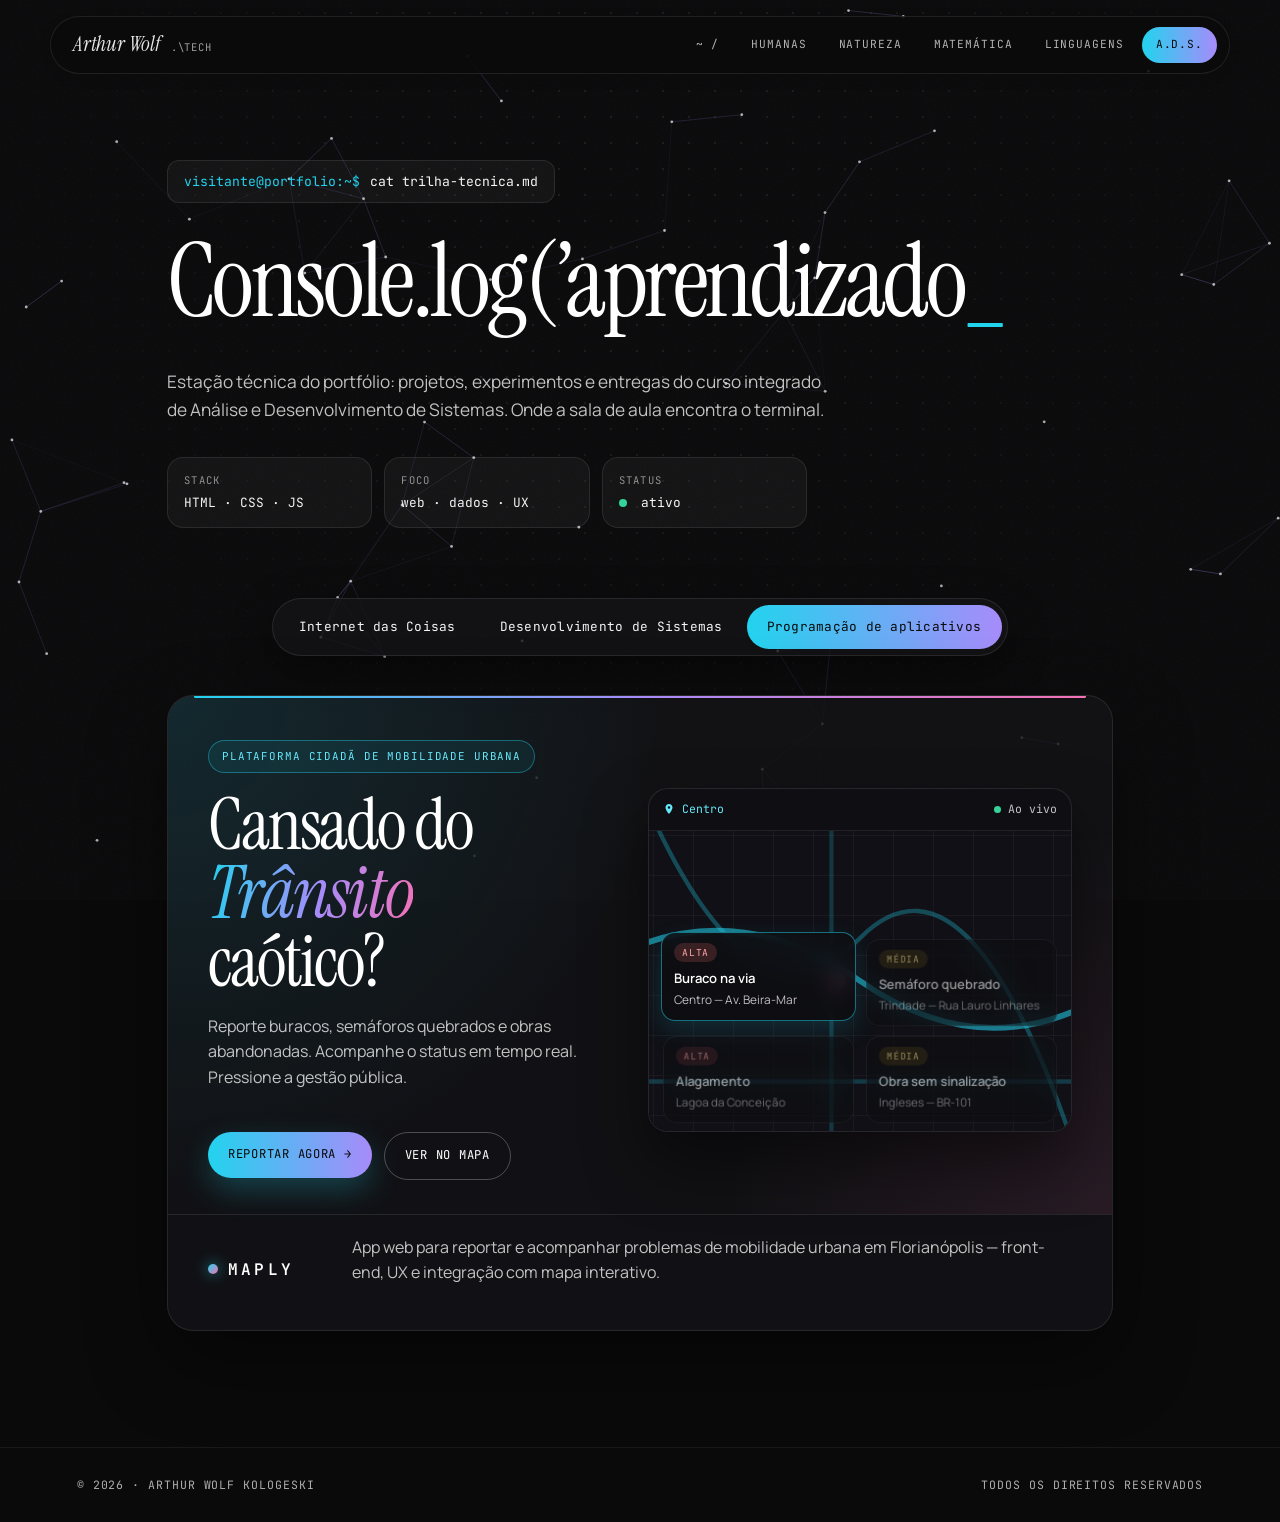
==== ads.html @ 04976971 "altera" ====
<!doctype html>
<html lang="pt-BR">
<head>
<meta charset="utf-8" />
<meta name="viewport" content="width=device-width,initial-scale=1" />
<script>document.documentElement.classList.add('is-entering');</script>
<title>Análise e Desenvolvimento de Sistemas — Portfólio</title>
<meta name="description" content="Trilha técnica em Análise e Desenvolvimento de Sistemas integrada ao 3º ano do Ensino Médio." />
<link rel="preconnect" href="https://fonts.googleapis.com">
<link rel="preconnect" href="https://fonts.gstatic.com" crossorigin>
<link href="https://fonts.googleapis.com/css2?family=Instrument+Serif:ital@0;1&family=Manrope:wght@300..800&family=JetBrains+Mono:wght@300..600&display=swap" rel="stylesheet">
<link rel="stylesheet" href="index.css" />
<link rel="stylesheet" href="ads.css" />
</head>
<body class="ads-dark" style="--accent:#22d3ee; --accent-2:#a78bfa;">
<div class="curtain" aria-hidden="true"><span></span><span></span><span></span><span></span><span></span><span></span></div>
<div class="scroll-progress" aria-hidden="true"></div>
<div class="cursor-glow" aria-hidden="true"></div>
<canvas id="particles"></canvas>
<div class="dot-grid" aria-hidden="true"></div>

<header class="site-header ads-header" id="header">
  <a href="index.html" class="brand"><span class="owner" style="font-family:inherit;opacity:.9">Arthur Wolf</span><span style="color: white;">.\Tech</span></a>
  <button class="nav-toggle" id="nav-toggle" aria-label="Menu">[ menu ]</button>
  <nav class="nav" id="nav">
    <a href="index.html">~ /</a>
    <a href="humanas.html">humanas</a>
    <a href="natureza.html">natureza</a>
    <a href="matematica.html">matemática</a>
    <a href="linguagens.html">linguagens</a>
    <a href="ads.html" class="active">A.D.S.</a>
  </nav>
</header>

<main>
  <section class="ads-hero">
    <div class="terminal-line reveal">
      <span class="prompt">visitante@portfolio:~$</span>
      <span class="cmd">cat trilha-tecnica.md</span>
    </div>
    <h1 class="reveal"><span id="typed"></span><span class="caret">_</span></h1>
    <p class="lead reveal">Estação técnica do portfólio: projetos, experimentos e entregas do curso integrado de Análise e Desenvolvimento de Sistemas. Onde a sala de aula encontra o terminal.</p>
    <div class="meta-grid reveal">
      <div><span>stack</span>HTML · CSS · JS</div>
      <div><span>foco</span>web · dados · UX</div>
      <div><span>status</span><i class="dot"></i> ativo</div>
    </div>
  </section>

  <section class="area-filter reveal">
    <div class="area-buttons">
      <button type="button" class="area-tab" data-area="iot">Internet das Coisas</button>
      <button type="button" class="area-tab" data-area="banco">Desenvolvimento de Sistemas</button>
      <button type="button" class="area-tab active" data-area="desenvolvimento">Programação de aplicativos</button>
    </div>
  </section>

  <div class="ads-workspace">

    <!-- IoT -->
    <section class="area-section" data-area="iot">
      <article class="activity activity--gallery reveal">
        <div class="content content--head">
          <div class="head"><span>01 / IoT</span><span class="tag">Lógica de Automação</span></div>
        </div>
        <div class="image gallery">
          <iframe class="gallery-frame" src="https://drive.google.com/file/d/1YwrTkqh_ALGEEKD70u0AWpuFvCQdI6Oj/preview" title="Lógica de LEDs e Arduino — mídia da atividade" loading="lazy" allowfullscreen></iframe>
          <!-- Troque os data-src abaixo pelos seus links de incorporação -->
          <div class="gallery-nav">
            <button type="button" class="gallery-btn active" data-src="https://drive.google.com/file/d/1jrZH4iJ6QCGyTFjhdLrkhW_Etq1K5XgM/preview">01</button>
            <button type="button" class="gallery-btn" data-src="https://drive.google.com/file/d/1YwrTkqh_ALGEEKD70u0AWpuFvCQdI6Oj/preview">02</button>
          </div>
        </div>
        <div class="content">
          <h3>Lógica de LEDS e Arduino</h3>
          <p>Projeto de lógica e programação de leds e como funcionam seus comandos.</p>
          <div class="tags">
            <span class="tag">Arduino</span>
            <span class="tag">Sensores</span>
            <span class="tag">LED</span>
          </div>
          <button class="open-popup" aria-expanded="false">Habilidades</button>
          <div class="popup" role="dialog" aria-hidden="true">
            <div class="popup-body">
              <p>H01: Reconhecer especificações técnicas e paradigmas de IoT; <br>
H02: Integrar dispositivos para coleta automática de dados; <br>
H03: Integrar dispositivos de comunicação de dados.; <br>
H04: Reconhecer especificações de sensoriamento e
parametrização; <br>
H05: Integrar projeto orientado a sensoriamento e controle.</p>
              <button class="close-popup">Fechar</button>
            </div>
          </div>
        </div>
      </article>
    </section>

    <!-- PDA -->
    <section class="area-section" data-area="banco">
      <article class="activity reveal">
        <div class="content">
          <div class="head"><span>02 / Programação de aplicativos</span><span class="tag"><a href="https://github.com/sessentaeseis/RinhaSenai2026FullStack.git" target="_blank" rel="noopener noreferrer">Repositório</a></span></div>
          <h3>Rinha FullStack SENAI 2026</h3>
          <p>Competição de programação onde times de alunos implementam um gateway de pagamento fake completo (backend + frontend) e competem por performance e corretude.</p>
          <div class="tags">
            <span class="tag">SQLite</span>
            <span class="tag">Node.js</span>
            <span class="tag">Fastify</span>
          </div>
          <button class="open-popup" aria-expanded="false">Habilidades</button>
          <div class="popup" role="dialog" aria-hidden="true">
            <div class="popup-body">
              <p>H1- Reconhecer requisitos de qualidade, integridade, usabilidade e segurança da informação <br>
H4- Selecionar linguagem programação de acordo com os requisitos <br>
H6- Aplicar linguagem de programação por meio de apis, bibliotecas, frameworks na construção de rotinas
de software </p>
              <button class="close-popup">Fechar</button>
            </div>
          </div>
        </div>
      </article>
    </section>

    <!-- Desenvolvimento de Sistemas — MAPLY -->
    <section class="area-section active" data-area="desenvolvimento">
      <article class="activity activity--maply reveal">
        <div class="maply-preview">
          <div class="maply-preview__hero">
            <span class="maply-badge">Plataforma cidadã de mobilidade urbana</span>
            <h2 class="maply-headline">
              Cansado do<br>
              <em>Trânsito</em><br>
              caótico?
            </h2>
            <p class="maply-desc">Reporte buracos, semáforos quebrados e obras abandonadas. Acompanhe o status em tempo real. Pressione a gestão pública.</p>
            <div class="maply-actions">
              <a href="https://maply-kaka.onrender.com/" target="_blank"><span class="maply-btn maply-btn--primary">Reportar Agora →</span></a>
              <a href="https://maply-kaka.onrender.com/" target="_blank" rel="noopener"><span class="maply-btn maply-btn--ghost">Ver no Mapa</span></a>
            </div>
          </div>

          <div class="hero-map-demo">
            <div class="hero-map-frame">
              <div class="hero-map-chrome">
                <span class="hero-map-place">
                  <svg width="12" height="12" viewBox="0 0 24 24" fill="currentColor" aria-hidden="true"><path d="M12 2C8.13 2 5 5.13 5 9c0 5.25 7 13 7 13s7-7.75 7-13c0-3.87-3.13-7-7-7zm0 9.5a2.5 2.5 0 1 1 0-5 2.5 2.5 0 0 1 0 5z"/></svg>
                  <span id="hero-map-place">Centro</span>
                </span>
                <span class="hero-map-live">
                  <span class="hero-map-live-dot"></span>
                  Ao vivo
                </span>
              </div>

              <div class="hero-map-viewport">
                <div class="hero-map-surface" id="hero-map-surface">
                  <svg class="hero-map-roads" viewBox="0 0 400 300" preserveAspectRatio="xMidYMid slice">
                    <path d="M0 150 Q100 80 200 150 T400 140" fill="none" stroke="currentColor" stroke-width="4"/>
                    <path d="M40 0 Q120 200 200 120 T360 300" fill="none" stroke="currentColor" stroke-width="3" opacity=".55"/>
                    <path d="M0 220 H400" fill="none" stroke="currentColor" stroke-width="3" opacity=".4"/>
                    <path d="M180 0 V300" fill="none" stroke="currentColor" stroke-width="3" opacity=".35"/>
                  </svg>
                  <span class="hero-map-pin" id="hero-map-pin"></span>
                </div>

                <div class="hero-map-cards">
                  <article class="hero-map-card is-active" data-scene="0">
                    <span class="hero-map-card-sev alta">Alta</span>
                    <strong>Buraco na via</strong>
                    <span>Centro — Av. Beira-Mar</span>
                  </article>
                  <article class="hero-map-card" data-scene="1">
                    <span class="hero-map-card-sev media">Média</span>
                    <strong>Semáforo quebrado</strong>
                    <span>Trindade — Rua Lauro Linhares</span>
                  </article>
                  <article class="hero-map-card" data-scene="2">
                    <span class="hero-map-card-sev alta">Alta</span>
                    <strong>Alagamento</strong>
                    <span>Lagoa da Conceição</span>
                  </article>
                  <article class="hero-map-card" data-scene="3">
                    <span class="hero-map-card-sev media">Média</span>
                    <strong>Obra sem sinalização</strong>
                    <span>Ingleses — BR-101</span>
                  </article>
                </div>
              </div>
            </div>
          </div>
        </div>

        <div class="maply-card-footer">
          <div class="maply-logo"><span class="maply-dot"></span> MAPLY</div>
          <p class="maply-footer-desc">App web para reportar e acompanhar problemas de mobilidade urbana em Florianópolis — front-end, UX e integração com mapa interativo.</p>
            </div>
          </div>
        </div>
      </article>
    </section>

  </div>
</main>

<footer class="site-footer">
  <div>© 2026 · Arthur Wolf Kologeski</div>
  <div>Todos os direitos reservados</div>
</footer>

<script src="engine.js"></script>
<script src="field.js"></script>
<script src="ads.js"></script>
</body>
</html>
---- index.css ----
/* =====================================================================
   Portfólio · v2 "Atelier Editorial"
   Paleta original preservada: creme #f6f3ec · tinta #1a1a1a ·
   acentos por área (humanas, natureza, matemática, linguagens, A.D.S.)
   Tipografia: Instrument Serif (display) · Manrope (texto) · JetBrains Mono
   ===================================================================== */

/* ---------- 1. Design tokens ---------- */
:root {
  --bg: #f6f3ec;
  --bg-soft: #efeadd;
  --ink: #1a1a1a;
  --ink-soft: #3a3a3a;
  --muted: #6b6b6b;
  --line: rgba(20, 20, 20, 0.12);
  --glass: rgba(255, 255, 255, 0.55);
  --glass-strong: rgba(255, 255, 255, 0.78);
  --shadow-sm: 0 4px 16px rgba(20, 20, 20, 0.06);
  --shadow-md: 0 14px 40px rgba(20, 20, 20, 0.1);
  --shadow-lg: 0 28px 70px rgba(20, 20, 20, 0.18);
  --radius: 22px;

  --font-display: "Instrument Serif", "Times New Roman", serif;
  --font-body: "Manrope", system-ui, -apple-system, "Segoe UI", sans-serif;
  --font-mono: "JetBrains Mono", ui-monospace, SFMono-Regular, Menlo, monospace;

  --ease: cubic-bezier(0.2, 0.7, 0.1, 1);
  --ease-out-expo: cubic-bezier(0.16, 1, 0.3, 1);
  --ease-spring: cubic-bezier(0.34, 1.56, 0.64, 1);

  /* Paleta por área (idêntica à original) */
  --humanas-1: #c2410c;   --humanas-2: #f59e0b;
  --natureza-1: #047857;  --natureza-2: #84cc16;
  --matematica-1: #1d4ed8; --matematica-2: #06b6d4;
  --linguagens-1: #be185d; --linguagens-2: #f472b6;

  --accent: #c2410c;
  --accent-2: #f59e0b;
}

/* ---------- 2. Reset & base ---------- */
*, *::before, *::after { box-sizing: border-box; margin: 0; padding: 0; }
html { scroll-behavior: smooth; -webkit-text-size-adjust: 100%; }
body {
  font-family: var(--font-body);
  background: var(--bg);
  color: var(--ink);
  line-height: 1.6;
  overflow-x: hidden;
  -webkit-font-smoothing: antialiased;
  transition: background-color 0.6s var(--ease), color 0.6s var(--ease);
}
a { color: inherit; text-decoration: none; }
img { max-width: 100%; display: block; }
button { font: inherit; }

/* grão de papel sobre tudo */
body::before {
  content: "";
  position: fixed;
  inset: 0;
  pointer-events: none;
  z-index: 1;
  opacity: 0.05;
  background-image: url("data:image/svg+xml;utf8,<svg xmlns='http://www.w3.org/2000/svg' width='160' height='160'><filter id='n'><feTurbulence type='fractalNoise' baseFrequency='.9' numOctaves='2' stitchTiles='stitch'/></filter><rect width='100%' height='100%' filter='url(%23n)'/></svg>");
}

h1, h2, h3, h4 { font-family: var(--font-display); font-weight: 400; letter-spacing: -0.02em; line-height: 1.02; }
.mono, .label, .tag, code {
  font-family: var(--font-mono);
  font-size: 0.74rem;
  letter-spacing: 0.06em;
  text-transform: uppercase;
}

/* ---------- 3. Camadas globais: cortina, progresso, brilho do cursor ---------- */
.curtain {
  position: fixed;
  inset: 0;
  z-index: 999;
  display: grid;
  grid-template-columns: repeat(6, 1fr);
  pointer-events: none;
}
.curtain span {
  transform: scaleY(0);
  transform-origin: bottom;
  background: linear-gradient(180deg, var(--accent), var(--accent-2));
}
.curtain span:nth-child(2n) { background: var(--ink); }
.curtain span:nth-child(3n) { background: var(--accent-2); }

.scroll-progress {
  position: fixed;
  left: 0; top: 0;
  height: 2px;
  width: 100%;
  transform-origin: 0 50%;
  transform: scaleX(0);
  background: linear-gradient(90deg, var(--accent), var(--accent-2));
  z-index: 200;
}
.cursor-glow {
  position: fixed;
  left: 0; top: 0;
  width: 460px; height: 460px;
  margin: -230px 0 0 -230px;
  border-radius: 50%;
  background: radial-gradient(closest-side, color-mix(in srgb, var(--accent) 20%, transparent), transparent 70%);
  pointer-events: none;
  z-index: 0;
  will-change: transform;
  opacity: 0.9;
}

/* ---------- 4. Cabeçalho flutuante ---------- */
.site-header {
  position: fixed;
  top: 16px;
  left: 0; right: 0;
  margin: 0 auto;
  width: min(1180px, calc(100% - 32px));
  z-index: 100;
  display: flex;
  align-items: center;
  justify-content: space-between;
  gap: 16px;
  padding: 10px 12px 10px 22px;
  border-radius: 999px;
  background: var(--glass-strong);
  backdrop-filter: blur(20px) saturate(160%);
  -webkit-backdrop-filter: blur(20px) saturate(160%);
  border: 1px solid var(--line);
  box-shadow: var(--shadow-sm);
  transition: box-shadow 0.5s var(--ease), background-color 0.5s var(--ease), transform 0.6s var(--ease-out-expo);
  animation: headerIn 1.1s var(--ease-out-expo) both 0.15s;
}
.site-header.scrolled { box-shadow: var(--shadow-md); }
.site-header.scrolled .brand { font-size: 1.15rem; }

.brand {
  display: flex;
  align-items: baseline;
  gap: 10px;
  font-family: var(--font-display);
  font-style: italic;
  font-size: 1.32rem;
  letter-spacing: -0.01em;
  transition: font-size 0.4s var(--ease);
  white-space: nowrap;
}
.brand span:not(.owner) {
  font-family: var(--font-mono);
  font-style: normal;
  font-size: 0.66rem;
  opacity: 0.6;
  text-transform: uppercase;
  letter-spacing: 0.08em;
}

.nav { display: flex; gap: 4px; position: relative; }
.nav a {
  position: relative;
  z-index: 1;
  padding: 9px 14px;
  border-radius: 999px;
  font-family: var(--font-mono);
  font-size: 0.7rem;
  text-transform: uppercase;
  letter-spacing: 0.08em;
  opacity: 0.72;
  transition: opacity 0.25s, color 0.35s var(--ease);
}
.nav a::before {
  content: "";
  position: absolute;
  inset: 0;
  z-index: -1;
  border-radius: inherit;
  background: var(--ink);
  transform: scale(0.6);
  opacity: 0;
  transition: transform 0.5s var(--ease-spring), opacity 0.3s var(--ease);
}
.nav a:hover, .nav a.active { opacity: 1; color: var(--bg); }
.nav a:hover::before, .nav a.active::before { transform: scale(1); opacity: 1; }

.nav-toggle {
  display: none;
  background: none;
  border: 1px solid var(--line);
  border-radius: 999px;
  padding: 8px 14px;
  cursor: pointer;
  font-family: var(--font-mono);
  font-size: 0.72rem;
  color: var(--ink);
}

.theme-controls { display: flex; align-items: center; }
.theme-toggle {
  width: 40px; height: 40px;
  border-radius: 50%;
  border: 1px solid var(--line);
  background: var(--glass);
  color: var(--ink);
  display: grid;
  place-items: center;
  cursor: pointer;
  transition: transform 0.6s var(--ease-spring), border-color 0.3s;
}
.theme-toggle:hover { transform: rotate(22deg); border-color: var(--accent); }
.theme-toggle svg { width: 18px; height: 18px; transition: transform 0.6s var(--ease-spring); }
.theme-toggle .icon-sun { display: none; }
body.dark .theme-toggle .icon-sun { display: block; }
body.dark .theme-toggle .icon-moon { display: none; }
.theme-anim, .theme-anim * { transition: background-color 0.6s var(--ease), color 0.6s var(--ease), border-color 0.6s var(--ease) !important; }

/* ---------- 5. Main & utilitários ---------- */
main { padding-top: 120px; position: relative; z-index: 2; }
.container { max-width: 1240px; margin: 0 auto; padding: 0 6vw; }

/* ---------- 6. Hero (página inicial) ---------- */
.hero {
  position: relative;
  isolation: isolate;
  min-height: 92vh;
  display: flex;
  flex-direction: column;
  justify-content: center;
  padding: 40px 6vw 60px;
}
#globe-container {
  position: absolute;
  right: -14vw;
  top: 50%;
  transform: translateY(-50%);
  width: min(80vw, 820px);
  height: min(80vw, 820px);
  z-index: -1;
  pointer-events: none;
  opacity: 0;
  animation: fadeIn 2.2s var(--ease) 0.5s forwards;
}
#globe-container canvas { width: 100%; height: 100%; display: block; }

.eyebrow {
  display: inline-flex;
  align-items: center;
  gap: 10px;
  width: max-content;
  padding: 8px 15px;
  border: 1px solid var(--line);
  border-radius: 999px;
  background: var(--glass);
  font-family: var(--font-mono);
  font-size: 0.72rem;
  text-transform: uppercase;
  letter-spacing: 0.14em;
}
.eyebrow::before {
  content: "";
  width: 8px; height: 8px;
  border-radius: 50%;
  background: var(--accent);
  animation: pulse 2.4s infinite;
}

.hero h1 {
  font-size: clamp(3.6rem, 10vw, 9rem);
  line-height: 0.9;
  letter-spacing: -0.035em;
  margin: 30px 0 24px;
  max-width: 11ch;
}
.hero h1 em { font-style: italic; color: var(--accent); }
.lead {
  font-size: clamp(1rem, 1.35vw, 1.2rem);
  max-width: 54ch;
  color: var(--ink-soft);
}
.hero .meta { margin-top: 28px; }

/* split text (cada letra entra em cascata) */
.split-h { opacity: 1 !important; transform: none !important; filter: none !important; }
.w { display: inline-block; white-space: nowrap; }
.ch { display: inline-block; opacity: 0; transform: translateY(110%) rotate(6deg); }
.split-h.in .ch {
  animation: charIn 1.1s var(--ease-out-expo) both;
  animation-delay: calc(var(--i) * 34ms + 180ms);
}

/* faixa de disciplinas em marquee */
.marquee {
  overflow: hidden;
  margin-top: 10px;
  padding: 20px 0;
  border-block: 1px solid var(--line);
  mask-image: linear-gradient(90deg, transparent, #000 10%, #000 90%, transparent);
  -webkit-mask-image: linear-gradient(90deg, transparent, #000 10%, #000 90%, transparent);
}
.marquee-track {
  display: flex;
  width: max-content;
  animation: marquee 34s linear infinite;
  font-family: var(--font-display);
  font-style: italic;
  font-size: clamp(1.7rem, 3.2vw, 2.7rem);
  letter-spacing: -0.01em;
}
.marquee-track span {
  display: flex;
  align-items: center;
  gap: 48px;
  padding-right: 48px;
  white-space: nowrap;
}
.marquee-track span::after { content: "✳"; font-style: normal; color: var(--accent); font-size: 0.8em; }
.marquee:hover .marquee-track { animation-play-state: paused; }

/* ---------- 7. Áreas (bento) ---------- */
.areas { padding: 120px 0 40px; }
.areas-head {
  display: flex;
  justify-content: space-between;
  align-items: flex-end;
  flex-wrap: wrap;
  gap: 24px;
  margin-bottom: 48px;
}
.areas-head h2 { font-size: clamp(2.6rem, 5.5vw, 4.6rem); }
.areas-head h2 em { font-style: italic; color: var(--accent); }
.areas-head .mono { max-width: 300px; opacity: 0.6; }

.areas-grid {
  display: grid;
  grid-template-columns: repeat(6, 1fr);
  gap: 18px;
}
.area-card {
  position: relative;
  isolation: isolate;
  grid-column: span 3;
  min-height: 300px;
  padding: 26px;
  border-radius: 28px;
  overflow: hidden;
  color: #fff;
  background: var(--card-gradient, linear-gradient(135deg, #c2410c, #f59e0b));
  display: flex;
  flex-direction: column;
  justify-content: space-between;
  box-shadow: var(--shadow-sm);
  transition: transform 0.7s var(--ease-out-expo), box-shadow 0.7s var(--ease);
}
.area-card::before {
  content: "";
  position: absolute;
  inset: 0;
  z-index: -1;
  opacity: 0;
  background: radial-gradient(420px circle at var(--mx, 50%) var(--my, 50%), rgba(255, 255, 255, 0.38), transparent 60%);
  transition: opacity 0.5s var(--ease);
}
.area-card::after {
  content: attr(data-n);
  position: absolute;
  right: -6px;
  bottom: -28px;
  z-index: -1;
  font-family: var(--font-display);
  font-size: 11rem;
  line-height: 1;
  color: rgba(255, 255, 255, 0.12);
  transition: transform 1s var(--ease-out-expo);
}
.area-card:hover { transform: translateY(-6px); box-shadow: var(--shadow-lg); }
.area-card:hover::before { opacity: 1; }
.area-card:hover::after { transform: translateX(-10px) scale(1.06); }
.area-card .num {
  font-family: var(--font-mono);
  font-size: 0.72rem;
  letter-spacing: 0.14em;
  text-transform: uppercase;
  opacity: 0.88;
}
.area-card h3 { font-size: clamp(1.8rem, 2.8vw, 2.5rem); line-height: 1.02; margin: auto 0 12px; }
.area-card .disciplines { font-family: var(--font-mono); font-size: 0.74rem; opacity: 0.88; letter-spacing: 0.03em; }
.area-card .go {
  align-self: flex-start;
  margin-top: 20px;
  padding: 9px 16px;
  border: 1px solid rgba(255, 255, 255, 0.55);
  border-radius: 999px;
  font-family: var(--font-mono);
  font-size: 0.7rem;
  text-transform: uppercase;
  letter-spacing: 0.08em;
  transition: background-color 0.4s var(--ease), color 0.4s var(--ease), transform 0.5s var(--ease-spring);
}
.area-card:hover .go { background: #fff; color: #111; transform: translateX(4px); }

.area-card.featured {
  grid-column: span 6;
  min-height: 240px;
  flex-direction: row;
  align-items: flex-end;
  background: #0a0a0a;
  color: #f5f5f5;
}
.area-card.featured h3 { margin: 0 0 10px; }
.area-card.featured::before { background: radial-gradient(520px circle at var(--mx, 50%) var(--my, 50%), rgba(34, 211, 238, 0.28), transparent 60%); }
.area-card.featured::after { color: rgba(255, 255, 255, 0.06); }
.area-card.featured .go { border-color: rgba(255, 255, 255, 0.25); }
.area-card.featured:hover .go { background: linear-gradient(90deg, #22d3ee, #a78bfa, #f472b6); color: #0a0a0a; }
.area-card.featured > div { max-width: 60ch; }

/* ---------- 8. Contato ---------- */
.contact { padding: 110px 0 130px; }
.contact-grid {
  display: grid;
  grid-template-columns: repeat(4, 1fr);
  gap: 16px;
}
.contact-card {
  position: relative;
  display: flex;
  flex-direction: column;
  gap: 6px;
  padding: 26px;
  border-radius: 24px;
  overflow: hidden;
  background: var(--glass-strong);
  border: 1px solid var(--line);
  transition: transform 0.6s var(--ease-out-expo), border-color 0.4s, box-shadow 0.6s var(--ease);
}
.contact-card::before {
  content: "";
  position: absolute;
  inset: 0;
  z-index: 0;
  opacity: 0;
  background: radial-gradient(260px circle at var(--mx, 50%) var(--my, 50%), color-mix(in srgb, var(--accent) 22%, transparent), transparent 70%);
  transition: opacity 0.4s;
}
.contact-card > * { position: relative; z-index: 1; }
.contact-card:hover { transform: translateY(-5px); border-color: var(--accent); box-shadow: var(--shadow-md); }
.contact-card:hover::before { opacity: 1; }
.contact-icon {
  display: grid;
  place-items: center;
  width: 46px; height: 46px;
  margin-bottom: 18px;
  border-radius: 15px;
  background: var(--ink);
  color: var(--bg);
  transition: transform 0.6s var(--ease-spring);
}
.contact-icon svg { width: 20px; height: 20px; }
.contact-card:hover .contact-icon { transform: rotate(-10deg) scale(1.08); }
.contact-card strong { font-family: var(--font-display); font-weight: 400; font-size: 1.6rem; line-height: 1.1; }
.handle { font-family: var(--font-mono); font-size: 0.72rem; opacity: 0.6; overflow-wrap: anywhere; }

/* ---------- 9. Rodapé ---------- */
.site-footer {
  position: relative;
  z-index: 2;
  display: flex;
  justify-content: space-between;
  flex-wrap: wrap;
  gap: 12px;
  padding: 28px 6vw;
  border-top: 1px solid var(--line);
  font-family: var(--font-mono);
  font-size: 0.72rem;
  text-transform: uppercase;
  letter-spacing: 0.08em;
  opacity: 0.7;
}

/* ---------- 10. Banner das páginas de área ---------- */
.page-banner {
  position: relative;
  isolation: isolate;
  min-height: 62vh;
  padding: 40px 6vw 70px;
  display: flex;
  flex-direction: column;
  justify-content: center;
}
.page-banner::before {
  content: "";
  position: absolute;
  right: -12vw;
  top: -18vw;
  width: 62vw;
  height: 62vw;
  max-width: 860px;
  max-height: 860px;
  border-radius: 50%;
  background: var(--banner-gradient, linear-gradient(135deg, #c2410c, #f59e0b));
  opacity: 0.14;
  filter: blur(48px);
  z-index: -2;
  animation: blob 16s ease-in-out infinite alternate;
}
.page-banner #globe-container {
  position: absolute;
  right: -6vw;
  top: -6vw;
  transform: none;
  width: min(58vw, 560px);
  height: min(58vw, 560px);
  z-index: -1;
  animation-delay: 0.9s;
}
.crumb {
  width: max-content;
  padding: 7px 13px;
  border: 1px solid var(--line);
  border-radius: 999px;
  background: var(--glass);
  font-family: var(--font-mono);
  font-size: 0.7rem;
  text-transform: uppercase;
  letter-spacing: 0.1em;
}
.crumb a { transition: color 0.3s; }
.crumb a:hover { color: var(--accent); }
.page-banner h1 {
  font-size: clamp(3.2rem, 8.5vw, 7.6rem);
  line-height: 0.92;
  letter-spacing: -0.035em;
  max-width: 13ch;
  margin: 22px 0 22px;
}
.page-banner p.lead { max-width: 50ch; }
.disciplines-row { display: flex; flex-wrap: wrap; gap: 10px; margin-top: 28px; }
.chip {
  padding: 9px 16px;
  border: 1px solid var(--line);
  border-radius: 999px;
  background: var(--glass);
  font-family: var(--font-mono);
  font-size: 0.72rem;
  text-transform: uppercase;
  letter-spacing: 0.08em;
  transition: transform 0.5s var(--ease-spring), border-color 0.3s, color 0.3s, background-color 0.3s;
}
.chip:hover { transform: translateY(-3px); border-color: var(--accent); color: var(--accent); background: #fff; }
body.dark .chip:hover { background: rgba(255, 255, 255, 0.06); }

/* ---------- 11. Abas (trimestres / áreas) ---------- */
.trimester-filter { display: flex; justify-content: center; padding: 10px 0 6px; }
.trimester-buttons,
.area-buttons {
  position: relative;
  display: inline-flex;
  flex-wrap: wrap;
  gap: 4px;
  padding: 6px;
  border-radius: 999px;
  background: var(--glass-strong);
  border: 1px solid var(--line);
  box-shadow: var(--shadow-sm);
  backdrop-filter: blur(14px);
}
.tab-indicator {
  position: absolute;
  top: 6px; bottom: 6px; left: 0;
  width: 0;
  border-radius: 999px;
  background: var(--accent);
  z-index: 0;
  transition: transform 0.7s var(--ease-spring), width 0.6s var(--ease-out-expo), background-color 0.5s;
}
.trimester-tab,
.area-tab {
  position: relative;
  z-index: 1;
  appearance: none;
  border: 0;
  background: transparent;
  color: var(--ink);
  padding: 12px 20px;
  border-radius: 999px;
  font-family: var(--font-mono);
  font-size: 0.8rem;
  letter-spacing: 0.02em;
  cursor: pointer;
  transition: color 0.45s var(--ease), transform 0.4s var(--ease);
}
.trimester-tab:hover:not(.active),
.area-tab:hover:not(.active) { transform: translateY(-1px); }
.trimester-tab.active,
.area-tab.active { color: #fff; }

.trimestre,
.trimester-section,
.area-section { display: none; }
.trimestre.active,
.trimester-section.active,
.area-section.active { display: block; }
.trimestre.is-leaving,
.trimester-section.is-leaving,
.area-section.is-leaving { display: block; animation: sectionOut 0.32s var(--ease) forwards; pointer-events: none; }

/* ---------- 12. Atividades (cards) ---------- */
.activities {
  display: flex;
  flex-direction: column;
  gap: 40px;
  padding: 16px 0 50px;
  max-width: 1040px;
  margin: 0 auto;
}
.activity {
  --mx: 50%;
  --my: 50%;
  position: relative;
  isolation: isolate;
  display: flex;
  flex-direction: column;
  min-height: 50vh;
  margin: 0 1rem;
  border-radius: 30px;
  background: var(--glass-strong);
  border: 1px solid var(--line);
  box-shadow: var(--shadow-sm);
  overflow: visible;
  transition: transform 0.8s var(--ease-out-expo), box-shadow 0.8s var(--ease), border-color 0.6s;
}
.activity:hover { box-shadow: var(--shadow-lg); border-color: color-mix(in srgb, var(--accent) 30%, transparent); }
.activity::before {
  content: "";
  position: absolute;
  inset: 0;
  z-index: -1;
  border-radius: inherit;
  opacity: 0;
  background: radial-gradient(600px circle at var(--mx) var(--my), color-mix(in srgb, var(--accent) 10%, transparent), transparent 60%);
  transition: opacity 0.6s var(--ease);
  pointer-events: none;
}
.activity:hover::before { opacity: 1; }
/* linha de gradiente que se desenha ao entrar */
.activity::after {
  content: "";
  position: absolute;
  left: 30px; right: 30px; top: -1px;
  height: 3px;
  border-radius: 3px;
  background: linear-gradient(90deg, var(--accent), var(--accent-2));
  transform: scaleX(0);
  transform-origin: left;
  transition: transform 1.3s var(--ease-out-expo);
}
.activity.in::after { transform: scaleX(1); }
.activity--gallery { overflow: visible; }

.activity .image {
  position: relative;
  flex: 1 1 65%;
  min-height: 24vh;
  overflow: hidden;
  border-radius: 30px 30px 0 0;
  background: color-mix(in srgb, var(--accent) 6%, transparent);
}
.activity .image img {
  width: 100%;
  height: 100%;
  object-fit: cover;
  transition: transform 1.4s var(--ease-out-expo), filter 0.8s;
}
.activity:hover .image img { transform: scale(1.045); }
.activity .image > div { margin: 0 !important; border-radius: 0 !important; }
.activity iframe {
  width: 100%;
  min-height: 420px;
  border: 0;
  background: #fff;
  border-radius: 0;
}
.activity .aifreime,
.activity .doque,
.activity .video { min-height: 460px; }

.activity .content { padding: 28px 30px 30px; }
.activity .head {
  display: flex;
  justify-content: space-between;
  align-items: center;
  flex-wrap: wrap;
  gap: 12px;
  margin-bottom: 14px;
  font-family: var(--font-mono);
  font-size: 0.72rem;
  text-transform: uppercase;
  letter-spacing: 0.1em;
  opacity: 0.8;
}
.activity h3 {
  font-size: clamp(1.9rem, 3.4vw, 2.8rem);
  line-height: 1.02;
  margin-bottom: 12px;
}
.activity p {
  max-width: 72ch;
  margin-bottom: 18px;
  font-size: 1rem;
  color: var(--ink-soft);
}
.activity .tags { display: flex; flex-wrap: wrap; gap: 8px; margin-bottom: 20px; }
.tag {
  padding: 6px 12px;
  border: 1px solid var(--line);
  border-radius: 999px;
  background: var(--glass);
  font-size: 0.66rem;
}
.tag a { color: inherit; }
.tag a:hover { color: var(--accent); }

.open-popup {
  appearance: none;
  position: relative;
  z-index: 10;
  padding: 11px 19px;
  border: 1px solid var(--ink);
  border-radius: 999px;
  background: transparent;
  color: var(--ink);
  font-family: var(--font-mono);
  font-size: 0.72rem;
  text-transform: uppercase;
  letter-spacing: 0.08em;
  cursor: pointer;
  transition: background-color 0.4s var(--ease), color 0.4s var(--ease), transform 0.5s var(--ease-spring), border-color 0.4s;
}
.open-popup:hover { background: var(--ink); color: var(--bg); transform: translateY(-2px); }
.open-popup:active { transform: scale(0.97); }
.open-popup[aria-expanded="true"] { background: var(--accent); border-color: var(--accent); color: #fff; }

/* popup: revela com uma máscara que desce */
.activity .popup {
  position: absolute;
  left: 0; right: 0;
  top: calc(100% + 10px);
  z-index: 100;
  opacity: 0;
  transform: translateY(-14px) scale(0.97);
  transform-origin: top center;
  clip-path: inset(0 0 100% 0 round 22px);
  pointer-events: none;
  transition: clip-path 0.75s var(--ease-out-expo), transform 0.7s var(--ease-spring), opacity 0.45s var(--ease);
}
.activity .popup .popup-body {
  display: flex;
  flex-direction: column;
  gap: 10px;
  padding: 22px 24px;
  border-radius: 22px;
  background: var(--glass-strong);
  backdrop-filter: blur(20px);
  -webkit-backdrop-filter: blur(20px);
  border: 1px solid var(--line);
  box-shadow: var(--shadow-lg);
  color: var(--ink);
  font-size: 0.93rem;
}
.activity .popup .popup-body h2 { font-size: 1.6rem; }
.activity .popup .popup-body p { margin: 0; font-size: 0.93rem; }
.activity .popup .close-popup {
  align-self: flex-end;
  background: transparent;
  border: 0;
  color: var(--muted);
  font-family: var(--font-mono);
  font-size: 0.7rem;
  text-transform: uppercase;
  letter-spacing: 0.08em;
  cursor: pointer;
  transition: color 0.3s;
}
.activity .popup .close-popup:hover { color: var(--accent); }
.activity.show-popup {
  z-index: 50;
}
.activity.show-popup .popup {
  opacity: 1;
  transform: none;
  clip-path: inset(0 0 0 0 round 22px);
  pointer-events: auto;
}
.activity.show-popup .popup-body > * { animation: fadeUp 0.7s var(--ease-out-expo) both; }
.activity.show-popup .popup-body > *:nth-child(2) { animation-delay: 0.12s; }
.activity.show-popup .popup-body > *:nth-child(3) { animation-delay: 0.22s; }

/* galeria lateral */
.gallery { position: relative; min-height: 340px; }
.gallery-frame {
  width: 100%;
  height: 100%;
  min-height: 420px;
  border: 0;
  display: block;
  transition: opacity 0.35s var(--ease), filter 0.35s var(--ease);
}
.gallery-frame.swap { opacity: 0.2; filter: blur(6px); }
.gallery-nav {
  position: absolute;
  left: 16px; bottom: 16px;
  display: flex;
  gap: 6px;
  padding: 6px;
  border-radius: 999px;
  background: var(--glass-strong);
  border: 1px solid var(--line);
  backdrop-filter: blur(14px);
  -webkit-backdrop-filter: blur(14px);
}
.gallery-btn {
  appearance: none;
  width: 36px; height: 36px;
  border: 0;
  border-radius: 50%;
  background: transparent;
  color: var(--ink);
  font-family: var(--font-mono);
  font-size: 0.72rem;
  cursor: pointer;
  transition: background-color 0.35s, color 0.35s, transform 0.5s var(--ease-spring);
}
.gallery-btn:hover { transform: scale(1.12); }
.gallery-btn.active { background: var(--accent); color: #fff; transform: scale(1.1); }

.link-input {
  width: 100%;
  padding: 11px 15px;
  border: 1px solid var(--line);
  border-radius: 12px;
  background: rgba(255, 255, 255, 0.4);
  color: var(--ink);
  font-family: var(--font-mono);
  font-size: 0.78rem;
  outline: none;
  transition: border-color 0.3s, background-color 0.3s, box-shadow 0.3s;
}
.link-input:focus {
  border-color: var(--accent);
  background: #fff;
  box-shadow: 0 0 0 4px color-mix(in srgb, var(--accent) 14%, transparent);
}

.activities-empty {
  min-height: 18rem;
  display: grid;
  place-items: center;
  margin: 0 1rem;
  border-radius: 28px;
  border: 1px dashed color-mix(in srgb, var(--accent) 45%, transparent);
  background: repeating-linear-gradient(45deg, transparent 0 16px, color-mix(in srgb, var(--accent) 5%, transparent) 16px 17px), var(--glass);
}
.placeholder {
  color: var(--muted);
  font-family: var(--font-mono);
  text-transform: uppercase;
  letter-spacing: 0.12em;
}

/* ---------- 13. Sistema de reveal (entrada de cada elemento) ---------- */
.reveal {
  opacity: 0;
  transform: translate3d(0, 56px, 0);
  filter: blur(10px);
  transition: opacity 1s var(--ease-out-expo), transform 1.15s var(--ease-out-expo), filter 0.9s var(--ease);
  will-change: opacity, transform;
}
.reveal[data-v="left"]  { transform: translate3d(-80px, 0, 0); }
.reveal[data-v="right"] { transform: translate3d(80px, 0, 0); }
.reveal[data-v="scale"] { transform: scale(0.9); }
.reveal[data-v="rise"]  { transform: translate3d(0, 120px, 0) rotate(2.5deg); }
.reveal.in { opacity: 1; transform: none; filter: none; }

/* ---------- 14. Modo escuro (paleta original) ---------- */
body.dark {
  --bg: #131313;
  --bg-soft: #1b1b1b;
  --ink: #f1ede4;
  --ink-soft: #cfcbc2;
  --muted: #98938a;
  --line: rgba(255, 255, 255, 0.14);
  --glass: rgba(255, 255, 255, 0.05);
  --glass-strong: rgba(28, 28, 28, 0.85);
}
body.dark .site-header { background: rgba(28, 28, 28, 0.85); }
body.dark .activity h3 { color: #fff; }
body.dark .activity p { color: rgba(255, 255, 255, 0.85); }
body.dark .link-input { background: var(--glass); color: var(--ink); }
body.dark .link-input:focus { background: rgba(255, 255, 255, 0.07); }
body.dark .gallery-btn.active { color: #fff; }
body.dark .activities-empty { background: repeating-linear-gradient(45deg, transparent 0 16px, rgba(255, 255, 255, 0.03) 16px 17px); }
body.dark .open-popup:hover { color: var(--bg); }

/* ---------- 15. Keyframes ---------- */
@keyframes curtainOut { from { transform: scaleY(1); transform-origin: top; } to { transform: scaleY(0); transform-origin: top; } }
@keyframes curtainIn  { from { transform: scaleY(0); transform-origin: bottom; } to { transform: scaleY(1); transform-origin: bottom; } }
@keyframes headerIn   { from { opacity: 0; transform: translateY(-140%); } to { opacity: 1; transform: none; } }
@keyframes pageIn     { from { opacity: 0; transform: translateY(28px) scale(0.99); } to { opacity: 1; transform: none; } }
@keyframes pageOut    { to { opacity: 0; transform: translateY(-26px) scale(0.985); filter: blur(6px); } }
@keyframes sectionOut { to { opacity: 0; transform: translateY(-18px) scale(0.99); filter: blur(4px); } }
@keyframes charIn     { from { opacity: 0; transform: translateY(110%) rotate(6deg); } to { opacity: 1; transform: none; } }
@keyframes fadeUp     { from { opacity: 0; transform: translateY(16px); } to { opacity: 1; transform: none; } }
@keyframes fadeIn     { to { opacity: 1; } }
@keyframes marquee    { to { transform: translateX(-50%); } }
@keyframes pulse {
  0%   { box-shadow: 0 0 0 0 color-mix(in srgb, var(--accent) 60%, transparent); }
  70%  { box-shadow: 0 0 0 10px transparent; }
  100% { box-shadow: 0 0 0 0 transparent; }
}
@keyframes blob {
  from { transform: translate(0, 0) scale(1) rotate(0deg); }
  to   { transform: translate(-6%, 4%) scale(1.08) rotate(8deg); }
}

/* transições de página: entrada (cortina sobe) e saída (cortina desce) */
.curtain span { animation: none; }
html.is-entering .curtain span {
  transform: scaleY(1);
  transform-origin: top;
  animation: curtainOut 1s var(--ease-out-expo) forwards;
  animation-delay: calc(var(--i, 0) * 70ms);
}
html.is-entering .curtain span:nth-child(1) { --i: 0; }
html.is-entering .curtain span:nth-child(2) { --i: 1; }
html.is-entering .curtain span:nth-child(3) { --i: 2; }
html.is-entering .curtain span:nth-child(4) { --i: 3; }
html.is-entering .curtain span:nth-child(5) { --i: 4; }
html.is-entering .curtain span:nth-child(6) { --i: 5; }
html.is-leaving .curtain span {
  transform: scaleY(0);
  animation: curtainIn 0.6s var(--ease) forwards;
  animation-delay: calc(var(--i, 0) * 55ms);
}
html.is-leaving .curtain span:nth-child(1) { --i: 0; }
html.is-leaving .curtain span:nth-child(2) { --i: 1; }
html.is-leaving .curtain span:nth-child(3) { --i: 2; }
html.is-leaving .curtain span:nth-child(4) { --i: 3; }
html.is-leaving .curtain span:nth-child(5) { --i: 4; }
html.is-leaving .curtain span:nth-child(6) { --i: 5; }
html.is-entering main { animation: pageIn 1s var(--ease-out-expo) 0.3s both; }
html.is-leaving main  { animation: pageOut 0.6s var(--ease) forwards; }
html.is-leaving .site-header { opacity: 0; transition: opacity 0.4s var(--ease); }

/* ---------- 16. Responsivo ---------- */
@media (max-width: 1000px) {
  .areas-grid { grid-template-columns: repeat(2, 1fr); }
  .area-card, .area-card:nth-child(-n+2), .area-card.featured { grid-column: span 1; }
  .area-card.featured { grid-column: span 2; }
  .contact-grid { grid-template-columns: repeat(2, 1fr); }
}
@media (max-width: 900px) {
  .nav-toggle { display: inline-block; }
  .nav {
    display: none;
    position: absolute;
    top: calc(100% + 10px);
    left: 0; right: 0;
    flex-direction: column;
    padding: 12px;
    gap: 4px;
    border-radius: 22px;
    background: var(--glass-strong);
    border: 1px solid var(--line);
    backdrop-filter: blur(20px);
    box-shadow: var(--shadow-md);
  }
  .nav.open { display: flex; animation: dropIn 0.45s var(--ease-out-expo); }
  .nav a { padding: 12px 16px; }
  .hero { min-height: 84vh; }
  #globe-container { right: -40vw; opacity: 0.55; }
  .page-banner #globe-container { opacity: 0.45; }
  .activity .popup { position: relative; top: 0; margin-top: 12px; transform: none; clip-path: none; opacity: 0; display: none; }
  .activity.show-popup .popup { display: block; opacity: 1; pointer-events: auto; }
  .activity .popup .popup-body { box-shadow: none; }
}
@media (max-width: 640px) {
  .areas-grid { grid-template-columns: 1fr; }
  .area-card, .area-card.featured { grid-column: span 1; }
  .area-card.featured { flex-direction: column; align-items: flex-start; }
  .contact-grid { grid-template-columns: 1fr; }
  .brand span:not(.owner) { display: none; }
  .trimester-tab, .area-tab { padding: 10px 14px; font-size: 0.74rem; }
  .activity { margin: 0 0.5rem; }
  .activity .content { padding: 22px 20px 24px; }
  .gallery-frame { min-height: 320px; }
  .gallery-nav { left: 50%; transform: translateX(-50%); }
}
@keyframes dropIn { from { opacity: 0; transform: translateY(-10px) scale(0.98); } to { opacity: 1; transform: none; } }

/* ---------- 17. Acessibilidade: menos movimento ---------- */
@media (prefers-reduced-motion: reduce) {
  *, *::before, *::after {
    animation-duration: 0.01ms !important;
    animation-iteration-count: 1 !important;
    transition-duration: 0.01ms !important;
    scroll-behavior: auto !important;
  }
  .reveal { opacity: 1; transform: none; filter: none; }
  .ch { opacity: 1; transform: none; }
  .curtain { display: none; }
  .marquee-track { animation: none; }
}
---- ads.css ----
/* =====================================================================
   ads.css · página A.D.S. — "terminal editorial"
   Tema escuro fixo, acentos ciano (#22d3ee) e violeta (#a78bfa),
   rosa (#f472b6) no gradiente de destaque. Fonte display Instrument Serif.
   ===================================================================== */

body.ads-dark {
  --bg: #0a0a0b;
  --bg-soft: #111114;
  --ink: #f5f5f5;
  --ink-soft: rgba(245, 245, 245, 0.78);
  --muted: rgba(245, 245, 245, 0.55);
  --line: rgba(255, 255, 255, 0.09);
  --glass: rgba(255, 255, 255, 0.04);
  --glass-strong: rgba(20, 20, 24, 0.82);
  --accent: #22d3ee;
  --accent-2: #a78bfa;
  --accent-3: #f472b6;
  background: var(--bg);
  color: var(--ink);
}
body.ads-dark::before { opacity: 0.035; }
body.ads-dark .site-header { background: rgba(10, 10, 11, 0.7); }
body.ads-dark .site-header.scrolled { background: rgba(10, 10, 11, 0.9); }
body.ads-dark .brand { color: #fff; }
body.ads-dark .nav a { color: var(--ink); }
body.ads-dark .nav a:hover,
body.ads-dark .nav a.active { color: #0a0a0b; }
body.ads-dark .nav a::before { background: linear-gradient(90deg, var(--accent), var(--accent-2)); }
body.ads-dark .curtain span { background: linear-gradient(180deg, #22d3ee, #a78bfa); }
body.ads-dark .curtain span:nth-child(2n) { background: #0a0a0b; }
body.ads-dark .curtain span:nth-child(3n) { background: #f472b6; }

/* fundo: grade de pontos + partículas */
.dot-grid {
  position: fixed;
  inset: 0;
  z-index: 0;
  pointer-events: none;
  background-image: radial-gradient(rgba(255, 255, 255, 0.07) 1px, transparent 1px);
  background-size: 26px 26px;
  mask-image: radial-gradient(ellipse at 50% 20%, #000 20%, transparent 75%);
  -webkit-mask-image: radial-gradient(ellipse at 50% 20%, #000 20%, transparent 75%);
  animation: gridDrift 40s linear infinite;
}
#particles {
  position: fixed;
  inset: 0;
  z-index: 0;
  pointer-events: none;
  opacity: 0;
  animation: fadeIn 2.4s var(--ease) 0.4s forwards;
}
body.ads-dark main { position: relative; z-index: 2; }

/* ---------- Hero terminal ---------- */
.ads-hero {
  max-width: 1100px;
  margin: 0 auto;
  padding: 40px 6vw 60px;
}
.terminal-line {
  display: flex;
  align-items: center;
  gap: 10px;
  padding: 10px 16px;
  width: max-content;
  max-width: 100%;
  border: 1px solid var(--line);
  border-radius: 12px;
  background: var(--glass);
  font-family: var(--font-mono);
  font-size: 0.82rem;
  overflow: hidden;
  white-space: nowrap;
}
.terminal-line .prompt { color: var(--accent); }
.terminal-line .cmd { color: var(--ink); }
.ads-hero h1 {
  margin: 30px 0 22px;
  font-size: clamp(2.8rem, 8vw, 6.6rem);
  line-height: 0.95;
  letter-spacing: -0.035em;
  min-height: 1.1em;
  color: #fff;
}
.caret {
  display: inline-block;
  color: var(--accent);
  animation: blink 1s steps(1) infinite;
  margin-left: 2px;
}
body.ads-dark .lead { color: var(--ink-soft); max-width: 60ch; }

.meta-grid {
  display: grid;
  grid-template-columns: repeat(3, minmax(0, 1fr));
  gap: 12px;
  margin-top: 34px;
  max-width: 640px;
}
.meta-grid > div {
  padding: 14px 16px;
  border: 1px solid var(--line);
  border-radius: 16px;
  background: var(--glass);
  font-family: var(--font-mono);
  font-size: 0.8rem;
  transition: transform 0.6s var(--ease-spring), border-color 0.4s;
}
.meta-grid > div:hover { transform: translateY(-4px); border-color: rgba(34, 211, 238, 0.45); }
.meta-grid span {
  display: block;
  margin-bottom: 4px;
  font-size: 0.66rem;
  text-transform: uppercase;
  letter-spacing: 0.12em;
  color: var(--muted);
}
.dot {
  display: inline-block;
  width: 8px; height: 8px;
  margin-right: 6px;
  border-radius: 50%;
  background: #34d399;
  box-shadow: 0 0 0 0 rgba(52, 211, 153, 0.6);
  animation: pulseGreen 2s infinite;
  vertical-align: middle;
}

/* ---------- Abas da área (A.D.S.) ---------- */
body.ads-dark .area-filter { display: flex; justify-content: center; padding: 10px 0 8px; }
body.ads-dark .area-buttons {
  background: rgba(20, 20, 24, 0.8);
  border-color: var(--line);
  box-shadow: 0 12px 40px rgba(0, 0, 0, 0.4);
}
body.ads-dark .area-tab { color: var(--ink); }
body.ads-dark .area-tab.active { color: #0a0a0b; }
body.ads-dark .tab-indicator { background: linear-gradient(90deg, #22d3ee, #a78bfa); }

/* ---------- Workspace e cartões ---------- */
.ads-workspace {
  max-width: 1100px;
  margin: 0 auto;
  padding: 20px 6vw 80px;
}
.area-section { padding-top: 10px; }
body.ads-dark .activity {
  background: var(--glass-strong);
  border: 1px solid var(--line);
  border-radius: 26px;
  margin: 0 0 36px;
  min-height: 0;
  box-shadow: 0 30px 80px rgba(0, 0, 0, 0.45);
}
body.ads-dark .activity:hover {
  border-color: rgba(34, 211, 238, 0.35);
  box-shadow: 0 40px 100px rgba(34, 211, 238, 0.08), 0 30px 80px rgba(0, 0, 0, 0.5);
}
body.ads-dark .activity::after {
  left: 26px; right: 26px;
  background: linear-gradient(90deg, #22d3ee, #a78bfa, #f472b6);
}
body.ads-dark .activity .content { padding: 26px 28px 28px; }
body.ads-dark .activity .content--head { padding-bottom: 0; }
body.ads-dark .activity h3 { color: #fff; }
body.ads-dark .activity p { color: var(--ink-soft); }
body.ads-dark .activity .image { background: #0d0d10; border-radius: 26px 26px 0 0; }
body.ads-dark .activity iframe { background: #111; }
body.ads-dark .open-popup { border-color: rgba(255, 255, 255, 0.25); color: var(--ink); background: transparent; }
body.ads-dark .open-popup:hover { background: #fff; color: #0a0a0b; }
body.ads-dark .open-popup[aria-expanded="true"] { background: #22d3ee; border-color: #22d3ee; color: #0a0a0b; }
body.ads-dark .activity .popup { z-index: 100; }
body.ads-dark .activity .popup .popup-body { background: rgba(18, 18, 22, 0.96); color: var(--ink); }
body.ads-dark .activity.show-popup { z-index: 50; }
body.ads-dark .activity .popup .popup-body p { color: var(--ink-soft); }
body.ads-dark .activity .popup .close-popup { color: var(--muted); }
body.ads-dark .tag {
  background: rgba(255, 255, 255, 0.05);
  border-color: rgba(255, 255, 255, 0.12);
  color: var(--ink);
}
body.ads-dark .tag:hover { border-color: #22d3ee; color: #22d3ee; }
body.ads-dark .gallery-nav { background: rgba(10, 10, 11, 0.8); }
body.ads-dark .gallery-btn { color: #fff; }
body.ads-dark .gallery-btn.active { background: linear-gradient(135deg, #22d3ee, #a78bfa); color: #0a0a0b; }
body.ads-dark .link-input { background: var(--glass); color: var(--ink); }
body.ads-dark .link-input:focus { border-color: #22d3ee; background: rgba(255, 255, 255, 0.07); box-shadow: 0 0 0 4px rgba(34, 211, 238, 0.15); }
body.ads-dark .activity .head { color: var(--muted); }
body.ads-dark .activity .head a { color: #22d3ee; }

/* ---------- Cartão de destaque: plataforma MAPLY ---------- */
.activity--maply { overflow: hidden; }
.maply-preview {
  display: grid;
  grid-template-columns: minmax(0, 1fr) minmax(0, 1.05fr);
  gap: 36px;
  align-items: center;
  padding: 44px 40px 34px;
  background:
    radial-gradient(900px circle at 0% 0%, rgba(34, 211, 238, 0.12), transparent 55%),
    radial-gradient(700px circle at 100% 100%, rgba(244, 114, 182, 0.1), transparent 55%);
}
.maply-preview__hero { display: flex; flex-direction: column; gap: 18px; }
.maply-badge {
  align-self: flex-start;
  padding: 7px 13px;
  border-radius: 999px;
  border: 1px solid rgba(34, 211, 238, 0.4);
  background: rgba(34, 211, 238, 0.08);
  color: #67e8f9;
  font-family: var(--font-mono);
  font-size: 0.68rem;
  text-transform: uppercase;
  letter-spacing: 0.08em;
}
.maply-headline {
  font-size: clamp(2.8rem, 5.6vw, 4.8rem);
  line-height: 0.95;
  letter-spacing: -0.03em;
  color: #fff;
}
.maply-headline em {
  font-style: italic;
  background: linear-gradient(100deg, #22d3ee, #a78bfa 55%, #f472b6);
  -webkit-background-clip: text;
  background-clip: text;
  color: transparent;
}
.maply-desc { color: var(--ink-soft); max-width: 44ch; font-size: 1.02rem; }
.maply-actions { display: flex; flex-wrap: wrap; gap: 12px; margin-top: 6px; }
.maply-actions a { display: inline-block; }
.maply-btn {
  display: inline-block;
  padding: 13px 20px;
  border-radius: 999px;
  font-family: var(--font-mono);
  font-size: 0.76rem;
  text-transform: uppercase;
  letter-spacing: 0.06em;
  transition: transform 0.5s var(--ease-spring), box-shadow 0.5s var(--ease), background-color 0.4s, color 0.4s;
}
.maply-btn--primary {
  background: linear-gradient(90deg, #22d3ee, #a78bfa);
  color: #0a0a0b;
  box-shadow: 0 12px 30px rgba(34, 211, 238, 0.25);
}
.maply-btn--primary:hover { transform: translateY(-3px) scale(1.02); box-shadow: 0 18px 40px rgba(34, 211, 238, 0.35); }
.maply-btn--ghost { border: 1px solid rgba(255, 255, 255, 0.25); color: #fff; }
.maply-btn--ghost:hover { background: #fff; color: #0a0a0b; transform: translateY(-3px); }

/* mapa de demonstração */
.hero-map-demo { position: relative; }
.hero-map-frame {
  overflow: hidden;
  border-radius: 20px;
  border: 1px solid rgba(255, 255, 255, 0.1);
  background: #0f0f13;
  box-shadow: 0 30px 60px rgba(0, 0, 0, 0.5);
}
.hero-map-chrome {
  display: flex;
  justify-content: space-between;
  align-items: center;
  padding: 11px 14px;
  border-bottom: 1px solid rgba(255, 255, 255, 0.08);
  font-family: var(--font-mono);
  font-size: 0.72rem;
  color: var(--ink-soft);
}
.hero-map-place { display: inline-flex; align-items: center; gap: 7px; color: #67e8f9; }
#hero-map-place { transition: opacity 0.4s ease; }
.hero-map-live { display: inline-flex; align-items: center; gap: 7px; }
.hero-map-live-dot {
  width: 7px; height: 7px;
  border-radius: 50%;
  background: #34d399;
  animation: pulseGreen 1.8s infinite;
}
.hero-map-viewport { position: relative; height: 300px; overflow: hidden; background: #0c0c10; }
.hero-map-surface {
  position: absolute;
  inset: -12% -18%;
  color: rgba(34, 211, 238, 0.55);
  background:
    linear-gradient(rgba(255, 255, 255, 0.04) 1px, transparent 1px) 0 0 / 40px 40px,
    linear-gradient(90deg, rgba(255, 255, 255, 0.04) 1px, transparent 1px) 0 0 / 40px 40px,
    #101016;
  will-change: transform;
}
.hero-map-roads { width: 100%; height: 100%; }
.hero-map-pin {
  position: absolute;
  width: 16px; height: 16px;
  margin: -8px 0 0 -8px;
  border-radius: 50%;
  background: #f472b6;
  box-shadow: 0 0 0 0 rgba(244, 114, 182, 0.7);
  animation: ping 1.8s infinite;
  transition: left 1.1s cubic-bezier(0.4, 0, 0.2, 1), top 1.1s cubic-bezier(0.4, 0, 0.2, 1);
}
.hero-map-cards {
  position: absolute;
  right: 12px; bottom: 12px;
  left: 12px;
  display: grid;
  grid-template-columns: repeat(2, minmax(0, 1fr));
  gap: 8px;
}
.hero-map-card {
  display: flex;
  flex-direction: column;
  gap: 2px;
  padding: 10px 12px;
  border-radius: 14px;
  border: 1px solid rgba(255, 255, 255, 0.1);
  background: rgba(14, 14, 18, 0.82);
  backdrop-filter: blur(10px);
  -webkit-backdrop-filter: blur(10px);
  font-size: 0.74rem;
  color: var(--ink-soft);
  opacity: 0.55;
  transform: translateY(6px) scale(0.98);
  transition: opacity 0.6s var(--ease), transform 0.7s var(--ease-spring), border-color 0.5s, box-shadow 0.5s;
}
.hero-map-card strong { color: #fff; font-weight: 600; font-size: 0.82rem; }
.hero-map-card.is-active {
  opacity: 1;
  transform: none;
  border-color: rgba(34, 211, 238, 0.5);
  box-shadow: 0 10px 26px rgba(34, 211, 238, 0.15);
}
.hero-map-card-sev {
  align-self: flex-start;
  padding: 2px 8px;
  border-radius: 999px;
  font-family: var(--font-mono);
  font-size: 0.6rem;
  text-transform: uppercase;
  letter-spacing: 0.08em;
  margin-bottom: 4px;
}
.hero-map-card-sev.alta { background: rgba(248, 113, 113, 0.18); color: #fca5a5; }
.hero-map-card-sev.media { background: rgba(251, 191, 36, 0.16); color: #fde68a; }

.maply-card-footer {
  display: flex;
  flex-wrap: wrap;
  justify-content: space-between;
  align-items: center;
  gap: 14px;
  padding: 20px 40px 26px;
  border-top: 1px solid var(--line);
}
.maply-logo {
  display: inline-flex;
  align-items: center;
  gap: 10px;
  font-family: var(--font-mono);
  font-weight: 600;
  letter-spacing: 0.2em;
  color: #fff;
}
.maply-dot {
  width: 10px; height: 10px;
  border-radius: 50%;
  background: linear-gradient(135deg, #22d3ee, #f472b6);
  box-shadow: 0 0 14px rgba(34, 211, 238, 0.7);
}
.maply-footer-desc { color: var(--muted); font-size: 0.9rem; max-width: 60ch; }

/* ---------- Rodapé ---------- */
body.ads-dark .site-footer { position: relative; z-index: 2; border-top-color: var(--line); }

/* ---------- Animações próprias da página A.D.S. ---------- */
@keyframes blink { 50% { opacity: 0; } }
@keyframes gridDrift { to { background-position: 26px 26px; } }
@keyframes pulseGreen {
  0%   { box-shadow: 0 0 0 0 rgba(52, 211, 153, 0.55); }
  70%  { box-shadow: 0 0 0 9px rgba(52, 211, 153, 0); }
  100% { box-shadow: 0 0 0 0 rgba(52, 211, 153, 0); }
}
@keyframes ping {
  0%   { box-shadow: 0 0 0 0 rgba(244, 114, 182, 0.7); }
  80%  { box-shadow: 0 0 0 16px rgba(244, 114, 182, 0); }
  100% { box-shadow: 0 0 0 0 rgba(244, 114, 182, 0); }
}

/* ---------- Responsivo ---------- */
@media (max-width: 900px) {
  .maply-preview { grid-template-columns: 1fr; padding: 32px 22px 24px; gap: 26px; }
  .maply-card-footer { padding: 18px 22px 22px; }
  .hero-map-viewport { height: 260px; }
}
@media (max-width: 640px) {
  .meta-grid { grid-template-columns: 1fr; }
  .terminal-line { font-size: 0.72rem; }
  .hero-map-cards { grid-template-columns: 1fr; }
  .hero-map-card { opacity: 1; }
  .hero-map-card:not(.is-active) { display: none; }
  body.ads-dark .activity .content { padding: 22px 20px 24px; }
}

@media (prefers-reduced-motion: reduce) {
  .caret, .dot, .hero-map-live-dot, .hero-map-pin, .dot-grid { animation: none !important; }
  .hero-map-surface, .hero-map-pin { transition: none !important; }
}
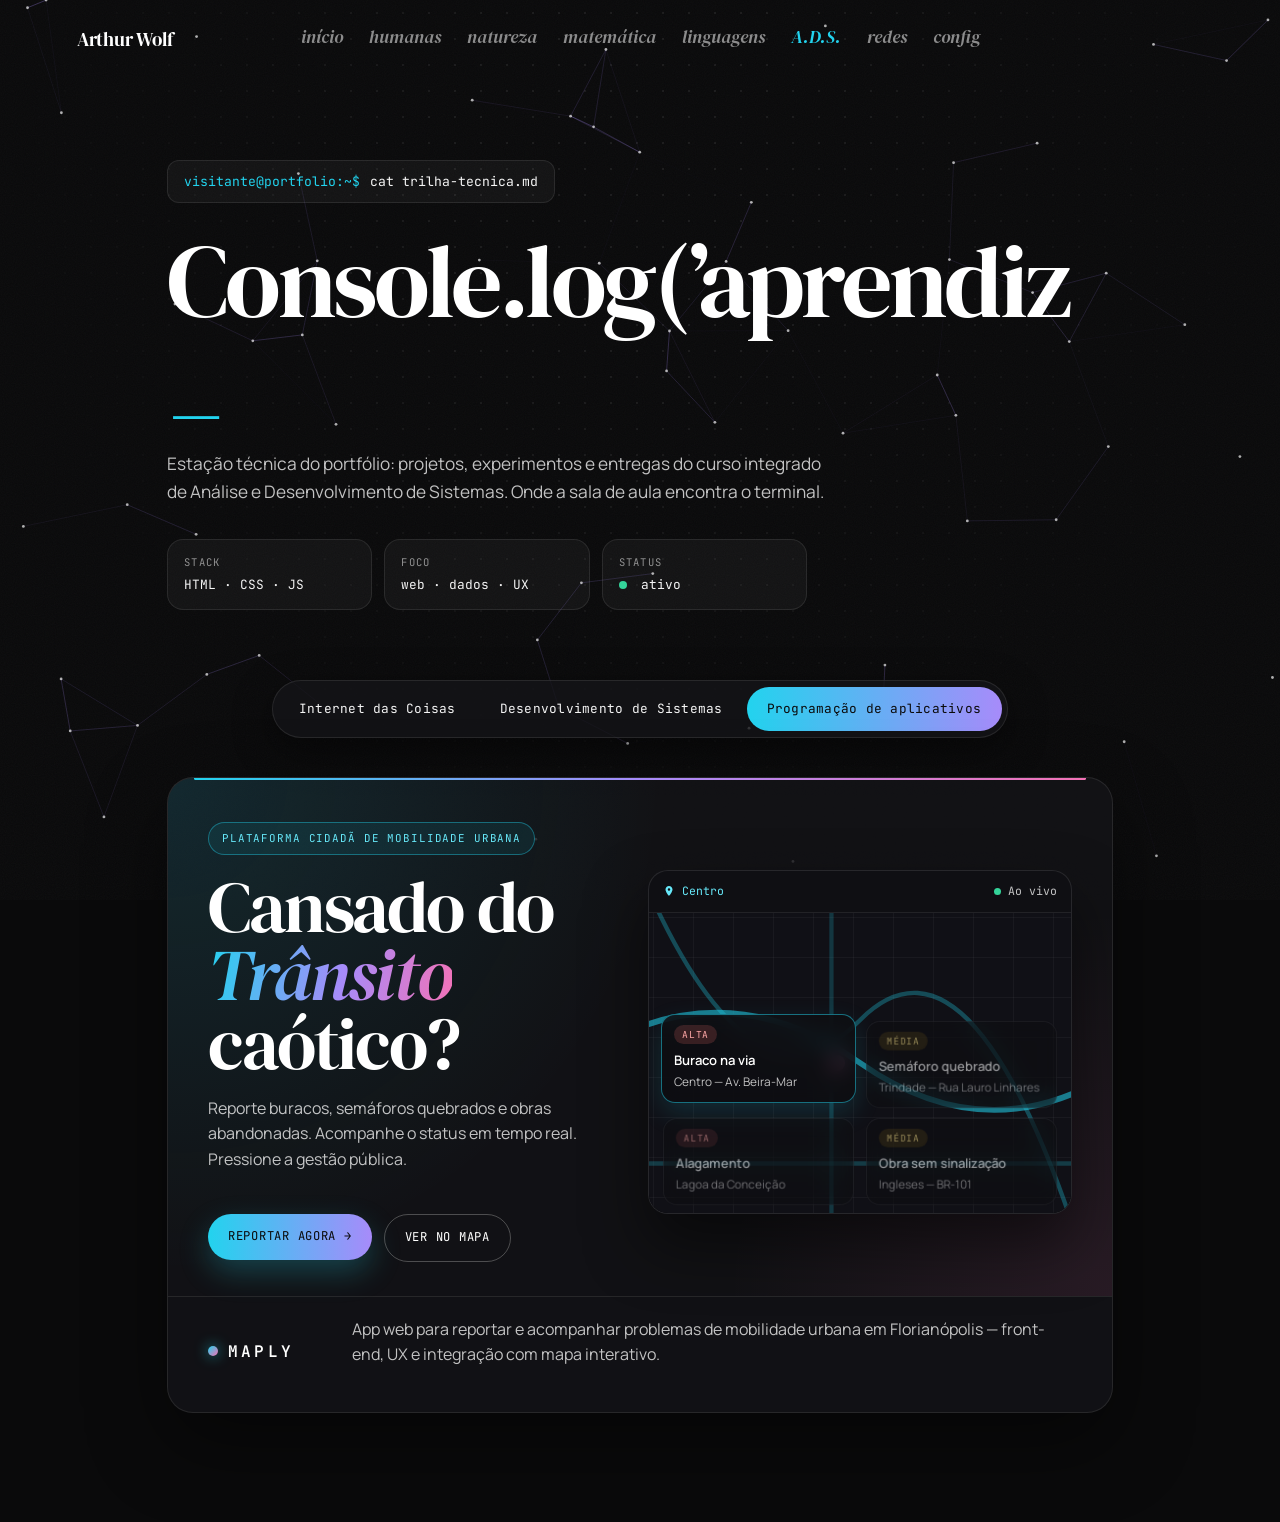
==== commit 07b46c60: "alteracoes design" ====
--- a/ads.html
+++ b/ads.html
@@ -8,7 +8,7 @@
 <meta name="description" content="Trilha técnica em Análise e Desenvolvimento de Sistemas integrada ao 3º ano do Ensino Médio." />
 <link rel="preconnect" href="https://fonts.googleapis.com">
 <link rel="preconnect" href="https://fonts.gstatic.com" crossorigin>
-<link href="https://fonts.googleapis.com/css2?family=Instrument+Serif:ital@0;1&family=Manrope:wght@300..800&family=JetBrains+Mono:wght@300..600&display=swap" rel="stylesheet">
+<link href="https://fonts.googleapis.com/css2?family=DM+Serif+Display:ital@0;1&family=Bodoni+Moda:ital,wght@1,400..700&family=Manrope:wght@300..800&family=JetBrains+Mono:wght@300..600&display=swap" rel="stylesheet">
 <link rel="stylesheet" href="index.css" />
 <link rel="stylesheet" href="ads.css" />
 </head>
@@ -19,16 +19,17 @@
 <canvas id="particles"></canvas>
 <div class="dot-grid" aria-hidden="true"></div>
 
-<header class="site-header ads-header" id="header">
-  <a href="index.html" class="brand"><span class="owner" style="font-family:inherit;opacity:.9">Arthur Wolf</span><span style="color: white;">.\Tech</span></a>
-  <button class="nav-toggle" id="nav-toggle" aria-label="Menu">[ menu ]</button>
-  <nav class="nav" id="nav">
-    <a href="index.html">~ /</a>
+<header class="site-header top-bar" id="header">
+  <a href="index.html" class="brand"><span class="owner">Arthur Wolf</span></a>
+  <nav class="nav" id="nav" aria-label="Navegação">
+    <a href="index.html">início</a>
     <a href="humanas.html">humanas</a>
     <a href="natureza.html">natureza</a>
     <a href="matematica.html">matemática</a>
     <a href="linguagens.html">linguagens</a>
     <a href="ads.html" class="active">A.D.S.</a>
+    <a href="index.html#sec-redes">redes</a>
+    <a href="index.html#sec-config">config</a>
   </nav>
 </header>
 
@@ -210,5 +211,6 @@
 <script src="engine.js"></script>
 <script src="field.js"></script>
 <script src="ads.js"></script>
+<script src="shell.js"></script>
 </body>
 </html>
--- a/index.css
+++ b/index.css
@@ -20,7 +20,8 @@
   --shadow-lg: 0 28px 70px rgba(20, 20, 20, 0.18);
   --radius: 22px;
 
-  --font-display: "Instrument Serif", "Times New Roman", serif;
+  --font-display: "DM Serif Display", "Times New Roman", serif;
+  --font-accent: "Bodoni Moda", "Didot", serif;
   --font-body: "Manrope", system-ui, -apple-system, "Segoe UI", sans-serif;
   --font-mono: "JetBrains Mono", ui-monospace, SFMono-Regular, Menlo, monospace;
 
@@ -1011,3 +1012,565 @@
   .curtain { display: none; }
   .marquee-track { animation: none; }
 }
+
+/* =====================================================================
+   18. Configuração visual (vale para todo o site)
+   ===================================================================== */
+#bg-layer { position: fixed; inset: 0; z-index: 0; pointer-events: none; display: none; }
+body.bg-gradient #bg-layer {
+  display: block;
+  background: linear-gradient(160deg, color-mix(in srgb, var(--accent) 24%, var(--bg)) 0%, var(--bg) 58%);
+}
+body.bg-animated #bg-layer {
+  display: block;
+  background-color: var(--bg);
+  background-image:
+    radial-gradient(42% 42% at 20% 30%, color-mix(in srgb, var(--accent) 38%, transparent), transparent 70%),
+    radial-gradient(40% 40% at 80% 70%, color-mix(in srgb, var(--accent-2) 36%, transparent), transparent 70%),
+    radial-gradient(30% 30% at 60% 20%, color-mix(in srgb, var(--accent) 22%, transparent), transparent 70%);
+  background-size: 140% 140%;
+  animation: bgDrift 18s ease-in-out infinite alternate;
+}
+@keyframes bgDrift {
+  from { background-position: 0% 0%, 100% 100%, 60% 0%; }
+  to   { background-position: 30% 20%, 60% 80%, 40% 30%; }
+}
+body.no-grain::before { display: none; }
+body.no-globe #globe-container { display: none; }
+body.bg-gradient .site-header,
+body.bg-animated .site-header { background: var(--glass-strong); }
+
+
+/* controles da Config (base) */
+.opt { margin-bottom: 16px; }
+.opt-label {
+  display: block;
+  margin-bottom: 10px;
+  font-family: var(--font-mono);
+  font-size: 0.68rem;
+  text-transform: uppercase;
+  letter-spacing: 0.1em;
+  opacity: 0.6;
+}
+.opt-group { display: flex; flex-wrap: wrap; gap: 8px; }
+.opt-btn {
+  appearance: none;
+  padding: 9px 15px;
+  border-radius: 999px;
+  border: 1px solid var(--line);
+  background: var(--glass);
+  color: var(--ink);
+  font-family: var(--font-mono);
+  font-size: 0.72rem;
+  text-transform: uppercase;
+  letter-spacing: 0.06em;
+  cursor: pointer;
+  transition: background-color 0.3s, color 0.3s, border-color 0.3s, transform 0.4s var(--ease-spring);
+}
+.opt-btn:hover { transform: translateY(-2px); border-color: var(--accent); }
+.opt-btn[aria-pressed="true"] { background: var(--ink); color: var(--bg); border-color: var(--ink); }
+.swatch-row { display: flex; flex-wrap: wrap; align-items: center; gap: 12px; }
+.swatch {
+  width: 34px;
+  height: 34px;
+  padding: 0;
+  border-radius: 50%;
+  border: 2px solid var(--line);
+  background: var(--sw);
+  cursor: pointer;
+  transition: transform 0.4s var(--ease-spring), box-shadow 0.3s;
+}
+.swatch:hover { transform: scale(1.12); }
+.swatch[aria-pressed="true"] { box-shadow: 0 0 0 3px var(--bg), 0 0 0 5px var(--ink); }
+.swatch-custom {
+  position: relative;
+  width: 34px;
+  height: 34px;
+  border-radius: 50%;
+  border: 2px dashed var(--line);
+  overflow: hidden;
+  cursor: pointer;
+}
+.swatch-custom input {
+  position: absolute;
+  inset: -8px;
+  width: 60px;
+  height: 60px;
+  border: 0;
+  padding: 0;
+  background: none;
+  cursor: pointer;
+}
+.toggle-list { border-top: 1px solid var(--line); margin-top: 6px; }
+.toggle-row {
+  display: flex;
+  align-items: center;
+  justify-content: space-between;
+  padding: 14px 0;
+  border-bottom: 1px solid var(--line);
+  font-family: var(--font-mono);
+  font-size: 0.78rem;
+  text-transform: uppercase;
+  letter-spacing: 0.06em;
+}
+.switch {
+  position: relative;
+  width: 46px;
+  height: 26px;
+  border-radius: 999px;
+  border: 0;
+  background: var(--line);
+  cursor: pointer;
+  transition: background-color 0.35s var(--ease);
+}
+.switch::after {
+  content: "";
+  position: absolute;
+  top: 3px;
+  left: 3px;
+  width: 20px;
+  height: 20px;
+  border-radius: 50%;
+  background: var(--bg);
+  transition: transform 0.45s var(--ease-spring);
+}
+.switch[aria-checked="true"] { background: var(--accent); }
+.switch[aria-checked="true"]::after { transform: translateX(20px); }
+
+/* =====================================================================
+   19. Landing · globo + seções em blocos (sem popup)
+   ===================================================================== */
+body.home { overflow-x: hidden; }
+body.home main.home-main { position: relative; padding: 0; }
+
+/* ---------- hero: globo, seletor e título ---------- */
+body.home .hero {
+  position: relative;
+  height: 100vh;
+  height: 100dvh;
+  min-height: 640px;
+  overflow: hidden;
+  overflow: clip;
+  --gw: min(112vh, 1120px);
+  --sr: calc(var(--gw) * 0.4);          /* raio visível da esfera */
+  --ro: calc(var(--sr) + 36px);          /* raio da órbita do seletor */
+}
+
+body.home #globe-container {
+  position: absolute;
+  top: 50%;
+  left: calc(100vw - var(--gw) * 0.5);
+  transform: translate(0, -50%);
+  width: var(--gw);
+  height: var(--gw);
+  z-index: 0;
+  pointer-events: none;
+}
+body.home #globe-container canvas { width: 100%; height: 100%; }
+
+body.home .orbit {
+  position: absolute;
+  left: 100vw;
+  top: 50%;
+  width: calc(var(--ro) * 2);
+  height: calc(var(--ro) * 2);
+  transform: translate(-50%, -50%);
+  border-radius: 50%;
+  border: 1px solid color-mix(in srgb, var(--ink) 16%, transparent);
+  -webkit-mask-image: linear-gradient(90deg, #000 0%, #000 42%, transparent 52%);
+          mask-image: linear-gradient(90deg, #000 0%, #000 42%, transparent 52%);
+  pointer-events: none;
+  opacity: 0;
+  animation: fadeIn 1.6s var(--ease) 0.6s forwards;
+}
+
+body.home .home-intro {
+  position: absolute;
+  left: 6vw;
+  top: 50%;
+  transform: translateY(-50%);
+  width: min(680px, 48vw);
+  z-index: 2;
+}
+body.home .home-intro .eyebrow { margin-bottom: 4px; }
+body.home .home-intro h1 {
+  font-family: var(--font-display);
+  font-size: clamp(4rem, 9.2vw, 9.4rem);
+  line-height: 0.92;
+  letter-spacing: -0.02em;
+  margin: 22px 0 22px;
+}
+/* "Acadêmico" em Bodoni Moda Italic */
+body.home .home-intro h1 em {
+  font-family: var(--font-accent);
+  font-style: italic;
+  font-weight: 500;
+  letter-spacing: -0.03em;
+  color: var(--accent);
+}
+body.home .home-intro .lead { max-width: 44ch; }
+
+/* ---------- seletor vertical na órbita ---------- */
+body.home .ring-nav { position: absolute; inset: 0; pointer-events: none; z-index: 3; }
+.ring-item {
+  position: absolute;
+  left: calc(100vw + var(--ro) * cos(var(--a)));
+  top: calc(50% + var(--ro) * sin(var(--a)));
+  transform: translate(calc(-100% + 4px), -50%);
+  display: flex;
+  flex-direction: row-reverse;
+  align-items: center;
+  gap: 16px;
+  padding: 6px 0;
+  color: color-mix(in srgb, var(--ink) 55%, transparent);
+  text-decoration: none;
+  pointer-events: auto;
+  white-space: nowrap;
+  opacity: 0;
+  animation: ringIn 0.9s var(--ease-out-expo) forwards;
+  transition: color 0.45s var(--ease), transform 0.6s var(--ease-out-expo);
+}
+.ring-item:nth-of-type(1) { animation-delay: 0.4s; }
+.ring-item:nth-of-type(2) { animation-delay: 0.5s; }
+.ring-item:nth-of-type(3) { animation-delay: 0.6s; }
+.ring-item:nth-of-type(4) { animation-delay: 0.7s; }
+.ring-item:nth-of-type(5) { animation-delay: 0.8s; }
+.ring-item:nth-of-type(6) { animation-delay: 0.9s; }
+@keyframes ringIn { from { opacity: 0; } to { opacity: 1; } }
+
+.ring-label {
+  font-family: var(--font-display);
+  font-style: italic;
+  font-size: clamp(1.5rem, 2.3vw, 2.1rem);
+  line-height: 1;
+  transition: transform 0.6s var(--ease-out-expo);
+}
+.ring-dot {
+  width: 8px;
+  height: 8px;
+  border-radius: 50%;
+  flex: none;
+  background: color-mix(in srgb, var(--ink) 35%, transparent);
+  transition: background-color 0.45s var(--ease), box-shadow 0.45s var(--ease), transform 0.45s var(--ease-spring);
+}
+.ring-item:hover { color: var(--ink); }
+.ring-item:hover .ring-label { transform: translateX(-4px); }
+.ring-item:hover .ring-dot { background: var(--accent); transform: scale(1.3); }
+.ring-item:focus-visible { outline: 2px solid var(--accent); outline-offset: 6px; border-radius: 6px; }
+.ring-item.on { color: var(--accent); }
+.ring-item.on .ring-dot {
+  background: var(--accent);
+  transform: scale(1.5);
+  box-shadow: 0 0 0 4px color-mix(in srgb, var(--accent) 18%, transparent), 0 0 14px var(--accent);
+}
+
+/* ---------- seções em blocos (estilo v2) ---------- */
+body.home .sec {
+  position: relative;
+  z-index: 2;
+  padding-top: 120px;
+  padding-bottom: 40px;
+  scroll-margin-top: 24px;
+}
+body.home .sec .areas-head { margin-bottom: 40px; }
+body.home .sec h2 { font-family: var(--font-display); }
+body.home .sec h2 em { font-family: var(--font-accent); font-style: italic; color: var(--accent); }
+body.home .sec .areas-head h2 { font-size: clamp(2.6rem, 5.5vw, 4.6rem); }
+
+/* matérias: reaproveita os cartões coloridos do v2 */
+body.home #sec-materias .area-card { min-height: 280px; }
+body.home #sec-materias .area-card h3 { font-family: var(--font-display); }
+
+/* redes, projetos e contato: quadrados do v2 */
+body.home .contact-card { aspect-ratio: 1 / 1; justify-content: flex-end; }
+body.home .contact-card strong { font-family: var(--font-display); }
+body.home .contact-card .handle { font-size: 0.68rem; }
+.sq-n { font-family: var(--font-mono); font-size: 0.8rem; color: var(--ink); }
+
+/* sobre */
+.sobre-grid { display: grid; grid-template-columns: 1.2fr 1fr; gap: 28px 48px; align-items: start; }
+.sobre-text { font-size: 1.15rem; color: var(--ink-soft); max-width: 60ch; }
+.sobre-grid .facts { margin-top: 0; grid-column: 1 / -1; font-size: 0.8rem; }
+
+/* config: quadrados com ícone */
+.cfg-grid {
+  display: grid;
+  grid-template-columns: repeat(auto-fill, minmax(190px, 1fr));
+  gap: 16px;
+}
+.cfg-tile {
+  position: relative;
+  aspect-ratio: 1 / 1;
+  display: flex;
+  flex-direction: column;
+  justify-content: space-between;
+  align-items: flex-start;
+  padding: 24px;
+  border-radius: 24px;
+  background: var(--glass-strong);
+  border: 1px solid var(--line);
+  box-shadow: var(--shadow-sm);
+  color: var(--ink);
+  text-align: left;
+  cursor: pointer;
+  overflow: hidden;
+  transition: transform 0.6s var(--ease-out-expo), border-color 0.4s, box-shadow 0.6s var(--ease);
+}
+.cfg-tile:hover { transform: translateY(-5px); border-color: var(--accent); box-shadow: var(--shadow-md); }
+.cfg-tile:focus-visible { outline: 2px solid var(--accent); outline-offset: 3px; }
+.cfg-tile .contact-icon { margin-bottom: 0; }
+.cfg-tile strong { font-family: var(--font-display); font-weight: 400; font-size: 1.5rem; line-height: 1.05; }
+.cfg-val {
+  font-family: var(--font-mono);
+  font-size: 0.7rem;
+  text-transform: uppercase;
+  letter-spacing: 0.08em;
+  color: var(--accent);
+}
+/* quadrado de cor livre: o seletor cobre o quadrado */
+.cfg-tile input[type="color"] {
+  position: absolute;
+  inset: 0;
+  width: 100%;
+  height: 100%;
+  opacity: 0;
+  cursor: pointer;
+  border: 0;
+  padding: 0;
+}
+
+/* rodapé com nome */
+.home-foot {
+  position: relative;
+  z-index: 2;
+  padding: 90px 6vw 46px;
+  text-align: center;
+  border-top: 1px solid var(--line);
+}
+.foot-name {
+  font-family: var(--font-display);
+  font-size: clamp(3rem, 8vw, 7.4rem);
+  line-height: 0.95;
+  letter-spacing: -0.02em;
+}
+.foot-name em { font-family: var(--font-accent); font-style: italic; color: var(--accent); }
+.foot-meta {
+  margin-top: 18px;
+  font-family: var(--font-mono);
+  font-size: 0.7rem;
+  text-transform: uppercase;
+  letter-spacing: 0.08em;
+  opacity: 0.6;
+}
+
+/* ---------- responsivo ---------- */
+@media (max-width: 900px) {
+  body.home .hero { height: 100vh; height: 100dvh; min-height: 0; }
+  body.home #globe-container { left: auto; right: -58vw; top: 16vh; transform: none; width: 120vw; height: 120vw; }
+  body.home .orbit { display: none; }
+  body.home .home-intro { top: 12vh; transform: none; width: 86vw; }
+  body.home .home-intro .lead { display: none; }
+  body.home .home-intro h1 { font-size: clamp(3.2rem, 17vw, 5rem); margin: 14px 0 0; }
+  body.home .ring-nav {
+    position: absolute;
+    left: 6vw;
+    right: 6vw;
+    top: auto;
+    bottom: 8vh;
+    display: flex;
+    flex-wrap: wrap;
+    gap: 6px 16px;
+  }
+  .ring-item { position: static; transform: none; flex-direction: row; animation-name: fadeIn; }
+  .ring-item:hover .ring-label { transform: none; }
+  body.home .sec { padding-top: 90px; padding-bottom: 30px; }
+  .sobre-grid { grid-template-columns: 1fr; }
+  .cfg-grid { grid-template-columns: repeat(2, 1fr); gap: 12px; }
+  .cfg-tile { padding: 16px; }
+}
+
+/* =====================================================================
+   20. Uma tela só: cada seção abre no lugar do globo, sem rolagem
+   ===================================================================== */
+body.home { overflow: hidden; height: 100%; }
+
+/* o globo some quando uma seção está aberta; a barra de troca aparece */
+body.home .hero { transition: opacity 0.5s var(--ease), visibility 0.5s; }
+body.home.view-open .hero { opacity: 0; visibility: hidden; }
+
+/* cada seção ocupa a tela inteira, uma de cada vez */
+body.home section.sec {
+  display: none;
+  position: fixed;
+  inset: 0;
+  height: 100vh;
+  height: 100dvh;
+  z-index: 5;
+  padding-top: 112px;
+  padding-bottom: 96px;
+  box-sizing: border-box;
+  overflow: hidden;
+  flex-direction: column;
+  justify-content: center;
+}
+body.home section.sec.is-active { display: flex; animation: fadeUp 0.6s var(--ease-out-expo) both; }
+body.home section.sec .areas-head { margin-bottom: 26px; }
+body.home section.sec .areas-head h2 { font-size: clamp(2.2rem, 4.4vh, 3.6rem); }
+
+/* matérias: os cartões dividem a altura disponível */
+body.home #sec-materias .areas-grid { gap: 14px; }
+body.home #sec-materias .area-card {
+  min-height: clamp(130px, calc((100dvh - 380px) / 3), 230px);
+  padding: 18px 22px;
+}
+body.home #sec-materias .area-card h3 { font-size: clamp(1.25rem, 2.4vh, 1.9rem); margin-bottom: 6px; }
+body.home #sec-materias .area-card .go { margin-top: 10px; }
+
+/* redes, projetos, contato: quadrados que cabem na tela */
+body.home .contact-grid { gap: 14px; }
+body.home .contact-card {
+  aspect-ratio: auto;
+  min-height: clamp(150px, calc((100dvh - 320px)), 280px);
+  padding: 20px;
+}
+body.home .contact-card .contact-icon { width: 40px; height: 40px; margin-bottom: 12px; }
+
+/* sobre */
+body.home #sec-sobre .sobre-text { font-size: 1.02rem; }
+
+/* config: quadrados menores para caber em duas linhas */
+body.home #sec-config .cfg-grid { gap: 14px; }
+body.home #sec-config .cfg-tile {
+  aspect-ratio: auto;
+  min-height: clamp(120px, calc((100dvh - 330px) / 2), 210px);
+  padding: 18px;
+}
+body.home #sec-config .cfg-tile strong { font-size: 1.25rem; }
+
+/* barra de troca de seção no topo */
+.view-nav {
+  position: fixed;
+  top: 26px;
+  left: 50%;
+  transform: translateX(-50%);
+  z-index: 6;
+  display: flex;
+  flex-wrap: wrap;
+  justify-content: center;
+  gap: 6px 22px;
+  opacity: 0;
+  visibility: hidden;
+  pointer-events: none;
+  transition: opacity 0.5s var(--ease), visibility 0.5s;
+}
+body.home.view-open .view-nav { opacity: 1; visibility: visible; pointer-events: auto; }
+.view-link {
+  font-family: var(--font-display);
+  font-style: italic;
+  font-size: 1.15rem;
+  color: color-mix(in srgb, var(--ink) 55%, transparent);
+  text-decoration: none;
+  transition: color 0.35s var(--ease);
+}
+.view-link:hover { color: var(--ink); }
+.view-link.on { color: var(--accent); }
+
+/* rodapé com o nome, fixo na base da tela */
+body.home .home-foot {
+  position: fixed;
+  left: 0;
+  right: 0;
+  bottom: 0;
+  z-index: 4;
+  display: flex;
+  justify-content: space-between;
+  align-items: baseline;
+  flex-wrap: wrap;
+  gap: 8px 24px;
+  padding: 14px 6vw 18px;
+  border-top: 0;
+  pointer-events: none;
+}
+body.home .foot-name { font-size: clamp(1.3rem, 2.2vw, 1.9rem); line-height: 1; }
+body.home .foot-meta { margin-top: 0; font-size: 0.62rem; }
+
+/* telas pequenas: a seção pode rolar dentro de si, sem descer a página */
+@media (max-width: 900px) {
+  body.home section.sec { overflow-y: auto; justify-content: flex-start; padding-top: 110px; }
+  body.home #sec-materias .area-card { min-height: 150px; }
+  body.home .contact-card { min-height: 150px; }
+  .view-nav { top: 16px; gap: 4px 14px; }
+  .view-link { font-size: 1rem; }
+}
+
+/* =====================================================================
+   21. Navbar em texto (mesmo estilo da landing) nas páginas de matérias
+   ===================================================================== */
+body header.site-header.top-bar {
+  position: fixed;
+  top: 0;
+  left: 0;
+  right: 0;
+  width: auto;
+  margin: 0;
+  padding: 22px 6vw 14px;
+  border: 0;
+  border-radius: 0;
+  background: none;
+  box-shadow: none;
+  backdrop-filter: none;
+  -webkit-backdrop-filter: none;
+  display: flex;
+  flex-wrap: wrap;
+  align-items: center;
+  justify-content: center;
+  gap: 8px 28px;
+  animation: none;
+  z-index: 100;
+}
+body header.site-header.top-bar.scrolled { box-shadow: none; background: none; }
+body header.site-header.top-bar .brand {
+  position: absolute;
+  left: 6vw;
+  top: 24px;
+  font-family: var(--font-display);
+  font-style: italic;
+  font-size: 1.2rem;
+  letter-spacing: -0.01em;
+}
+body header.site-header.top-bar .brand span { font-style: normal; }
+body header.site-header.top-bar .nav {
+  position: static;
+  display: flex;
+  flex-wrap: wrap;
+  justify-content: center;
+  gap: 6px 26px;
+  padding: 0;
+  border: 0;
+  background: none;
+  box-shadow: none;
+  backdrop-filter: none;
+}
+body header.site-header.top-bar .nav a {
+  padding: 0;
+  border-radius: 0;
+  font-family: var(--font-display);
+  font-style: italic;
+  font-size: 1.15rem;
+  text-transform: none;
+  letter-spacing: 0;
+  opacity: 0.55;
+  color: var(--ink);
+}
+body header.site-header.top-bar .nav a::before { display: none; }
+body header.site-header.top-bar .nav a:hover { opacity: 1; color: var(--accent); }
+body header.site-header.top-bar .nav a.active { opacity: 1; color: var(--accent); }
+body header.site-header.top-bar .nav-toggle { display: none; }
+body header.site-header.top-bar .theme-controls { position: absolute; right: 6vw; top: 18px; }
+@media (max-width: 900px) {
+  body header.site-header.top-bar { padding: 18px 5vw 12px; }
+  body header.site-header.top-bar .brand { position: static; margin-bottom: 4px; width: 100%; text-align: center; }
+  body header.site-header.top-bar .theme-controls { top: 16px; }
+  body header.site-header.top-bar .nav { display: flex; position: static; }
+  body header.site-header.top-bar .nav a { font-size: 1rem; }
+}
